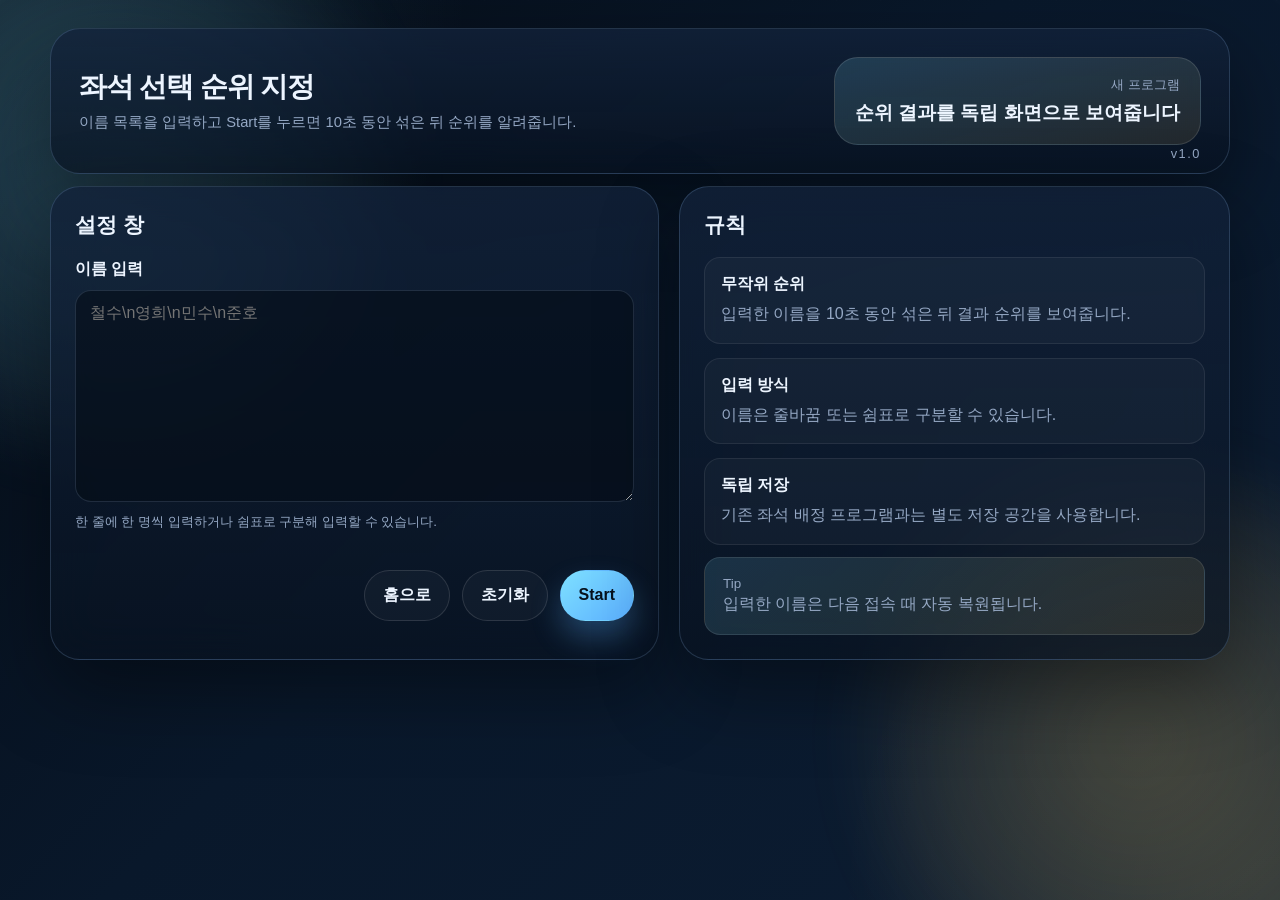
==== rank-result.html @ c76e0f37 "Add files via upload" ====
<!doctype html>
<html lang="ko">
<head>
  <meta charset="utf-8">
  <meta name="viewport" content="width=device-width, initial-scale=1">
  <title>좌석 선택 순위 지정 - 결과</title>
  <link rel="stylesheet" href="styles.css">
  <script defer src="rank.js"></script>
</head>
<body class="page-shell page-rank-result">
  <div class="bg-orb orb-a"></div>
  <div class="bg-orb orb-b"></div>
  <div class="bg-grid"></div>

  <main class="app-frame result-frame">
    <header class="result-header glass">
      <div>
        <h1>좌석 선택 순위 결과</h1>
      </div>
      <div class="header-actions">
        <a class="ghost-btn link-btn" href="index.html">홈으로</a>
        <a class="ghost-btn link-btn" href="rank-selection.html">다시 하기</a>
      </div>
    </header>

    <section class="result-summary-grid">
      <article class="glass stat-card">
        <span>전체 이름</span>
        <strong id="totalNameStat">0</strong>
      </article>
      <article class="glass stat-card">
        <span>1위</span>
        <strong id="topNameStat">-</strong>
      </article>
      <article class="glass stat-card">
        <span>생성 시각</span>
        <strong id="generatedAtStat">-</strong>
      </article>
    </section>

    <section class="glass panel result-panel rank-panel">
      <div class="panel-head">
        <h2>순위 목록</h2>
        <p>입력한 이름이 랜덤 셔플되어 순위로 정리됩니다.</p>
      </div>
      <div id="rankList" class="seat-list rank-list"></div>
    </section>
  </main>
</body>
</html>
---- styles.css ----
:root {
  color-scheme: dark;
  --bg: #07111f;
  --bg-soft: rgba(10, 20, 37, 0.72);
  --panel: rgba(11, 24, 45, 0.62);
  --panel-border: rgba(160, 205, 255, 0.18);
  --text: #edf5ff;
  --muted: #95a8c4;
  --accent: #7ee0ff;
  --accent-2: #ffd166;
  --accent-3: #72ffc2;
  --danger: #ff7a90;
  --shadow: 0 30px 80px rgba(0, 0, 0, 0.4);
  --radius-xl: 30px;
  --radius-lg: 22px;
  --radius-md: 16px;
  --radius-sm: 12px;
  --font: "Pretendard", "Segoe UI Variable", "Apple SD Gothic Neo", "Noto Sans KR", sans-serif;
}

* {
  box-sizing: border-box;
}

html,
body {
  min-height: 100%;
}

body {
  margin: 0;
  font-family: var(--font);
  color: var(--text);
  background:
    radial-gradient(circle at top left, rgba(126, 224, 255, 0.12), transparent 30%),
    radial-gradient(circle at bottom right, rgba(255, 209, 102, 0.12), transparent 28%),
    linear-gradient(135deg, #050b14 0%, #09182b 46%, #0c1d33 100%);
}

a {
  color: inherit;
  text-decoration: none;
}

button,
input,
textarea {
  font: inherit;
}

button {
  cursor: pointer;
}

[hidden] {
  display: none !important;
}

.page-shell {
  position: relative;
  overflow-x: hidden;
}

.bg-orb {
  position: fixed;
  width: 42vw;
  aspect-ratio: 1;
  border-radius: 50%;
  filter: blur(40px);
  opacity: 0.25;
  pointer-events: none;
  z-index: 0;
}

.orb-a {
  top: -10vh;
  left: -12vw;
  background: radial-gradient(circle, rgba(126, 224, 255, 0.8), rgba(126, 224, 255, 0));
}

.orb-b {
  right: -10vw;
  bottom: -12vh;
  background: radial-gradient(circle, rgba(255, 209, 102, 0.75), rgba(255, 209, 102, 0));
}

.bg-grid {
  position: fixed;
  inset: 0;
  background-image:
    linear-gradient(rgba(255, 255, 255, 0.04) 1px, transparent 1px),
    linear-gradient(90deg, rgba(255, 255, 255, 0.04) 1px, transparent 1px);
  background-size: 44px 44px;
  mask-image: linear-gradient(180deg, rgba(0, 0, 0, 0.6), transparent 85%);
  pointer-events: none;
  opacity: 0.3;
  z-index: 0;
}

.app-frame {
  position: relative;
  z-index: 1;
  width: min(1180px, calc(100% - 32px));
  margin: 0 auto;
  padding: 28px 0 40px;
}

.glass {
  background: linear-gradient(180deg, rgba(18, 34, 58, 0.8), rgba(8, 18, 32, 0.72));
  border: 1px solid var(--panel-border);
  box-shadow: var(--shadow);
  backdrop-filter: blur(22px);
}

.hero-card,
.result-header {
  position: relative;
  border-radius: var(--radius-xl);
  padding: 28px;
  display: flex;
  align-items: center;
  justify-content: space-between;
  gap: 20px;
}

.hero-copy h1 {
  margin: 4px 0 10px;
  font-size: clamp(1.215rem, 2.16vw, 2.16rem);
  line-height: 1.05;
  letter-spacing: -0.04em;
}

.result-header h1 {
  margin: 0;
  font-size: clamp(1.26rem, 1.98vw, 1.92rem);
  line-height: 0.96;
  white-space: nowrap;
}

.result-header {
  padding: 12px 28px;
  gap: 12px;
}

.eyebrow {
  margin: 0;
  color: var(--accent);
  font-size: 0.82rem;
  letter-spacing: 0.18em;
  text-transform: uppercase;
}

.hero-text {
  margin: 0;
  max-width: 68ch;
  color: var(--muted);
  line-height: 1.7;
}
.hero-text-small {
  font-size: 0.92rem;
  line-height: 1.58;
}
.hero-link-note {
  margin: 0 0 14px;
  color: #fff0bd;
  font-size: 0.96rem;
  font-weight: 700;
  letter-spacing: -0.01em;
  line-height: 1.35;
  display: inline-block;
  text-decoration: none;
  transition: color 0.16s ease, text-shadow 0.16s ease, transform 0.16s ease;
}

.hero-link-note.is-flashed {
  color: #ff5a5a;
  text-shadow: 0 0 14px rgba(255, 90, 90, 0.58), 0 0 28px rgba(255, 90, 90, 0.22);
  transform: translateY(-1px) scale(1.1);
}

.hero-link-note.is-flashed:active {
  color: #ff3d3d;
  text-shadow: 0 0 18px rgba(255, 61, 61, 0.72), 0 0 34px rgba(255, 61, 61, 0.26);
  transform: translateY(0) scale(1.1);
}

.hero-link-url {
  font-size: 0.8em;
}

.hero-visual {
  flex: 0 0 clamp(96px, 12.8vw, 141px);
  max-width: clamp(96px, 12.8vw, 141px);
  align-self: flex-start;
  position: relative;
  display: flex;
  align-items: center;
  justify-content: center;
  text-decoration: none;
  cursor: pointer;
  transition: transform 0.18s ease, filter 0.18s ease;
}

.hero-version {
  position: absolute;
  right: 28px;
  bottom: 12px;
  color: var(--muted);
  font-size: 0.8rem;
  line-height: 1;
  letter-spacing: 0.12em;
  text-align: right;
  white-space: nowrap;
  pointer-events: none;
}

.hero-visual img {
  display: block;
  width: 100%;
  height: auto;
  max-height: 102px;
  object-fit: contain;
  filter: drop-shadow(0 16px 26px rgba(0, 0, 0, 0.24));
}

.hero-visual::after {
  content: "";
  position: absolute;
  left: 50%;
  top: 50%;
  width: 104px;
  height: 104px;
  border-radius: 50%;
  border: 2px solid rgba(126, 224, 255, 0.92);
  box-shadow:
    0 0 0 2px rgba(126, 224, 255, 0.12),
    0 0 12px rgba(126, 224, 255, 0.6),
    0 0 24px rgba(72, 255, 201, 0.38);
  transform: translate(-50%, -50%) scale(0.92);
  opacity: 0;
  pointer-events: none;
  transition: opacity 0.18s ease, transform 0.18s ease, box-shadow 0.18s ease;
}

.hero-visual.is-flashed {
  transform: translateY(-2px) scale(1.02);
}

.hero-visual.is-flashed:active {
  transform: translateY(1px) scale(0.98);
}

.hero-visual.is-flashed img {
  filter: drop-shadow(0 18px 30px rgba(0, 0, 0, 0.3));
}

.hero-visual.is-flashed::after {
  opacity: 1;
  transform: translate(-50%, -50%) scale(1);
}

.hero-badge {
  min-width: 180px;
  padding: 18px 20px;
  border-radius: 24px;
  background: linear-gradient(160deg, rgba(126, 224, 255, 0.16), rgba(255, 209, 102, 0.1));
  border: 1px solid rgba(255, 255, 255, 0.12);
  text-align: right;
}

.hero-badge span,
.stat-card span,
.tip-card span {
  display: block;
  color: var(--muted);
  font-size: 0.84rem;
}

.hero-badge strong {
  display: block;
  margin-top: 6px;
  font-size: 1.2rem;
}

.page-home .hero-card {
  align-items: flex-start;
  padding-bottom: 22px;
}

.page-home .hero-copy {
  max-width: 720px;
}

.page-home .hero-text {
  max-width: 60ch;
}

.home-grid {
  margin-top: 12px;
  display: grid;
  grid-template-columns: repeat(2, minmax(0, 1fr));
  gap: 20px;
}

.program-card {
  position: relative;
  display: flex;
  flex-direction: column;
  gap: 16px;
  padding: 28px;
  border-radius: var(--radius-xl);
  min-height: 246px;
  text-decoration: none;
  cursor: pointer;
  overflow: hidden;
  isolation: isolate;
  background:
    linear-gradient(180deg, rgba(255, 255, 255, 0.08), rgba(255, 255, 255, 0.02)),
    linear-gradient(180deg, rgba(16, 30, 50, 0.96), rgba(8, 18, 32, 0.92));
  border-color: rgba(160, 205, 255, 0.22);
  box-shadow:
    0 18px 30px rgba(0, 0, 0, 0.18),
    0 34px 70px rgba(0, 0, 0, 0.42),
    inset 0 1px 0 rgba(255, 255, 255, 0.08),
    inset 0 -18px 24px rgba(0, 0, 0, 0.18);
  transform: translateY(0);
  transition: transform 0.18s ease, border-color 0.18s ease, box-shadow 0.18s ease, background 0.18s ease;
}

.program-card::before {
  content: "";
  position: absolute;
  inset: 0;
  background:
    radial-gradient(circle at top left, rgba(126, 224, 255, 0.16), transparent 36%),
    radial-gradient(circle at bottom right, rgba(255, 209, 102, 0.12), transparent 34%),
    linear-gradient(180deg, rgba(255, 255, 255, 0.08), transparent 28%, rgba(0, 0, 0, 0.18));
  opacity: 0.95;
  pointer-events: none;
  z-index: 0;
}

.program-card::after {
  content: "→";
  position: absolute;
  top: 22px;
  right: 22px;
  width: 44px;
  height: 44px;
  display: grid;
  place-items: center;
  border-radius: 50%;
  background: rgba(255, 255, 255, 0.08);
  border: 1px solid rgba(255, 255, 255, 0.12);
  color: var(--text);
  font-size: 1.1rem;
  font-weight: 800;
  box-shadow: inset 0 1px 0 rgba(255, 255, 255, 0.12);
  transition: transform 0.18s ease, background 0.18s ease, border-color 0.18s ease;
  z-index: 1;
}

.program-card > * {
  position: relative;
  z-index: 1;
}

.program-card:hover {
  transform: translateY(-6px) rotateX(1.5deg) scale(1.01);
  border-color: rgba(126, 224, 255, 0.38);
  box-shadow:
    0 22px 34px rgba(0, 0, 0, 0.22),
    0 44px 96px rgba(0, 0, 0, 0.5),
    inset 0 1px 0 rgba(255, 255, 255, 0.12),
    inset 0 -20px 26px rgba(0, 0, 0, 0.2);
}

.program-card:hover::after {
  transform: translateX(3px);
  background: rgba(126, 224, 255, 0.18);
  border-color: rgba(126, 224, 255, 0.42);
}

.program-card:active {
  transform: translateY(-2px) scale(0.995);
}

.program-card:focus-visible {
  outline: none;
  box-shadow:
    0 0 0 4px rgba(126, 224, 255, 0.18),
    0 32px 82px rgba(0, 0, 0, 0.44);
  border-color: rgba(126, 224, 255, 0.45);
}

.program-card.is-featured {
  background:
    linear-gradient(180deg, rgba(255, 209, 102, 0.06), rgba(255, 255, 255, 0.02)),
    linear-gradient(180deg, rgba(20, 38, 64, 0.94), rgba(10, 21, 37, 0.92));
}

.program-card h2 {
  margin: 4px 0 0;
  font-size: clamp(1.4rem, 2vw, 2rem);
  line-height: 1.08;
  letter-spacing: -0.04em;
}

.program-card p {
  margin: 0;
  color: var(--muted);
  line-height: 1.72;
}

.program-tag {
  display: inline-flex;
  align-self: flex-start;
  padding: 6px 10px;
  border-radius: 999px;
  background: rgba(126, 224, 255, 0.14);
  color: var(--accent);
  font-size: 0.76rem;
  font-weight: 800;
  letter-spacing: 0.12em;
  text-transform: uppercase;
}

.program-tag.is-warm {
  background: rgba(255, 209, 102, 0.16);
  color: var(--accent-2);
}

.program-card-footer {
  margin-top: auto;
  display: flex;
  align-items: center;
  justify-content: flex-end;
  gap: 12px;
  color: var(--muted);
  font-size: 0.92rem;
  text-align: right;
}

.program-card-hint {
  padding: 7px 12px;
  border-radius: 999px;
  background: rgba(126, 224, 255, 0.12);
  border: 1px solid rgba(126, 224, 255, 0.16);
  color: var(--accent);
  font-size: 0.8rem;
  font-weight: 700;
  letter-spacing: 0.02em;
}

.program-card-footer strong {
  padding: 8px 14px;
  border-radius: 999px;
  background: linear-gradient(135deg, var(--accent), #5aaeff);
  color: #06111d;
  box-shadow: 0 12px 24px rgba(90, 174, 255, 0.24);
}

.content-grid,
.result-layout {
  margin-top: 12px;
  display: grid;
  grid-template-columns: minmax(0, 1.05fr) minmax(0, 0.95fr);
  gap: 20px;
  align-items: stretch;
}

.result-layout {
  grid-template-columns: minmax(0, 1.08fr) minmax(0, 0.92fr);
  align-items: start;
}

.panel {
  border-radius: var(--radius-xl);
  padding: 24px;
}

.settings-panel,
.guide-panel,
.result-panel,
.map-panel {
  display: flex;
  flex-direction: column;
  gap: 20px;
}

.map-panel {
  padding: 18px 20px;
  gap: 14px;
}

.result-panel,
.map-panel {
  width: 100%;
}

.result-panel {
  justify-self: stretch;
}

.map-panel {
  justify-self: stretch;
  align-items: stretch;
}

.panel-head h2 {
  margin: 0 0 6px;
  font-size: 1.3rem;
}

.page-settings .settings-panel .panel-head h2,
.page-settings .guide-panel .panel-head h2 {
  text-align: center;
  color: var(--danger);
}

.page-settings .hero-card {
  padding-top: 14px;
  padding-bottom: 14px;
}

.page-settings .settings-panel,
.page-settings .guide-panel {
  padding-top: 12px;
  padding-bottom: 12px;
  gap: 10px;
}

.page-settings .settings-panel {
  position: relative;
}

.page-settings .field-grid {
  gap: 10px;
}

.page-settings .field {
  gap: 6px;
}

.page-settings .rule-list {
  gap: 8px;
}

.page-settings .rule-item,
.page-settings .tip-card {
  padding-top: 10px;
  padding-bottom: 10px;
}

.page-settings .guide-image-wrap {
  display: flex;
  justify-content: center;
  align-items: center;
  margin-top: auto;
  pointer-events: none;
}

.page-settings .guide-image-link {
  position: relative;
  display: block;
  pointer-events: auto;
  text-decoration: none;
  cursor: pointer;
  transition: transform 0.16s ease, filter 0.16s ease;
}

.page-settings .guide-image {
  display: block;
  width: min(302px, 100%);
  max-height: 190px;
  object-fit: contain;
  opacity: 0.5;
  filter: drop-shadow(0 12px 20px rgba(0, 0, 0, 0.24));
}

.page-settings .guide-image-link.is-flashed {
  transform: translateY(-5px) scale(1.06);
}

.page-settings .guide-image-link.is-flashed:active {
  transform: translateY(2px) scale(0.96);
}

.page-settings .guide-image-link.is-flashed .guide-image {
  filter: drop-shadow(0 22px 34px rgba(0, 0, 0, 0.38));
}

.page-settings .guide-image-link.is-flashed:active .guide-image {
  filter: drop-shadow(0 10px 18px rgba(0, 0, 0, 0.22));
}

.page-settings .field textarea {
  min-height: 72px;
  line-height: 1.55;
}

.page-settings #combinedTeams {
  min-height: 58px;
}

.page-settings .settings-footer {
  margin-top: 0;
  display: grid;
  gap: 10px;
}

.page-rank-settings .settings-panel {
  gap: 14px;
}

.page-rank-settings .field textarea {
  min-height: 212px;
}

.page-rank-settings .guide-panel {
  gap: 12px;
}

.panel-head p {
  margin: 0;
  color: var(--muted);
  line-height: 1.6;
}

.field-grid {
  display: grid;
  gap: 16px;
}

.two-col {
  grid-template-columns: repeat(2, minmax(0, 1fr));
  align-items: start;
}

.field {
  display: grid;
  gap: 10px;
}

.field > span {
  font-weight: 600;
}

.field input,
.field textarea {
  width: 100%;
  border: 1px solid rgba(170, 200, 240, 0.16);
  border-radius: var(--radius-md);
  background: rgba(4, 11, 20, 0.55);
  color: var(--text);
  padding: 12px 14px;
  outline: none;
  transition: border-color 0.2s ease, transform 0.2s ease, box-shadow 0.2s ease;
}

.field textarea {
  resize: vertical;
  min-height: 94px;
}

.field input:focus,
.field textarea:focus {
  border-color: rgba(126, 224, 255, 0.68);
  box-shadow: 0 0 0 4px rgba(126, 224, 255, 0.12);
}

.field small {
  color: var(--muted);
  line-height: 1.5;
}

.actions {
  display: flex;
  justify-content: flex-end;
  gap: 12px;
  flex-wrap: wrap;
}

.page-settings .settings-footer .actions {
  justify-content: flex-end;
}

.primary-btn,
.ghost-btn {
  border-radius: 999px;
  border: 1px solid transparent;
  padding: 14px 18px;
  font-weight: 700;
  transition: transform 0.18s ease, box-shadow 0.18s ease, background 0.18s ease, border-color 0.18s ease;
}

.primary-btn {
  background: linear-gradient(135deg, var(--accent), #5aaeff);
  color: #06111d;
  box-shadow: 0 16px 30px rgba(90, 174, 255, 0.3);
}

.page-settings .actions .primary-btn {
  padding: 18px 28px;
  font-size: 1.18rem;
  font-weight: 800;
  letter-spacing: 0.02em;
  min-height: 58px;
}

.ghost-btn {
  background: rgba(255, 255, 255, 0.03);
  border-color: rgba(255, 255, 255, 0.12);
  color: var(--text);
}

.primary-btn:hover,
.ghost-btn:hover,
.link-btn:hover {
  transform: translateY(-1px);
}

.form-message {
  min-height: 1.5em;
  margin: 0;
  color: var(--muted);
}

.rule-list {
  display: grid;
  gap: 14px;
}

.rule-item {
  padding: 16px;
  border-radius: var(--radius-md);
  background: rgba(255, 255, 255, 0.03);
  border: 1px solid rgba(255, 255, 255, 0.08);
}

.rule-item strong {
  display: block;
  margin-bottom: 6px;
}

.rule-item p,
.tip-card p {
  margin: 0;
  color: var(--muted);
  line-height: 1.6;
}

.tip-card {
  padding: 18px;
  border-radius: var(--radius-md);
  background: linear-gradient(135deg, rgba(126, 224, 255, 0.14), rgba(255, 209, 102, 0.1));
  border: 1px solid rgba(255, 255, 255, 0.1);
}

.loading-overlay {
  position: fixed;
  inset: 0;
  display: grid;
  place-items: center;
  background: rgba(4, 8, 16, 0.78);
  backdrop-filter: blur(18px);
  z-index: 100;
}

.loading-card {
  width: min(420px, calc(100% - 32px));
  padding: 30px 24px;
  border-radius: 28px;
  text-align: center;
  display: grid;
  justify-items: center;
  gap: 14px;
}

.hourglass {
  position: relative;
  width: 88px;
  height: 130px;
  margin-top: 6px;
  animation: spin 1.8s linear infinite;
}

.hourglass-frame {
  position: absolute;
  inset: 0;
  border: 3px solid rgba(237, 245, 255, 0.75);
  border-radius: 20px;
  clip-path: polygon(14% 0, 86% 0, 100% 12%, 100% 88%, 86% 100%, 14% 100%, 0 88%, 0 12%);
}

.hourglass-sand {
  position: absolute;
  left: 50%;
  width: 54px;
  height: 42px;
  transform: translateX(-50%);
  background: linear-gradient(180deg, rgba(126, 224, 255, 0.95), rgba(255, 209, 102, 0.9));
  clip-path: polygon(0 0, 100% 0, 50% 100%);
  animation: flow 1.1s ease-in-out infinite;
}

.hourglass-sand.top {
  top: 12px;
  transform-origin: center bottom;
}

.hourglass-sand.bottom {
  bottom: 12px;
  transform: translateX(-50%) rotate(180deg);
  animation-delay: 0.55s;
}

.progress-track {
  width: 100%;
  height: 8px;
  overflow: hidden;
  border-radius: 999px;
  background: rgba(255, 255, 255, 0.07);
}

.progress-bar {
  display: block;
  width: 100%;
  height: 100%;
  border-radius: inherit;
  background: linear-gradient(90deg, var(--accent), var(--accent-2), var(--accent));
  background-size: 200% 100%;
  animation: shimmer 1.2s linear infinite;
  transform-origin: left center;
}

.result-frame {
  padding-bottom: 36px;
}

.header-actions {
  display: flex;
  align-items: center;
  gap: 12px;
}

.link-btn {
  display: inline-flex;
  align-items: center;
  justify-content: center;
}

.result-header .ghost-btn,
.result-header .link-btn {
  background: linear-gradient(135deg, rgba(126, 224, 255, 0.28), rgba(90, 174, 255, 0.42));
  border-color: rgba(126, 224, 255, 0.42);
  padding: 13px 19px;
  font-size: 1rem;
  min-height: 48px;
  box-shadow: 0 12px 26px rgba(90, 174, 255, 0.18);
}

.result-summary-grid {
  margin-top: 12px;
  display: grid;
  grid-template-columns: repeat(3, minmax(0, 1fr));
  gap: 10px;
}

.stat-card {
  border-radius: var(--radius-lg);
  padding: 13px 18px;
}

.result-summary-grid .stat-card span {
  font-size: 0.83rem;
  line-height: 1.2;
}

.result-summary-grid .stat-card strong {
  font-size: 1.17rem;
  font-weight: 500;
}

.stat-card strong {
  display: block;
  margin-top: 5px;
  font-size: 1.82rem;
  letter-spacing: -0.04em;
  line-height: 1;
}

.seat-list {
  display: grid;
  gap: 12px;
}

.result-panel .seat-list {
  gap: 10px;
}

.seat-card {
  padding: 16px;
  border-radius: var(--radius-md);
  background: rgba(255, 255, 255, 0.04);
  border: 1px solid rgba(255, 255, 255, 0.08);
}

.result-panel .seat-card {
  padding: 13px;
}

.seat-card-header {
  display: flex;
  justify-content: space-between;
  gap: 12px;
  align-items: center;
  margin-bottom: 10px;
}

.rank-card-header h3 {
  display: flex;
  align-items: center;
  gap: 10px;
  flex-wrap: wrap;
}

.rank-position {
  display: inline-flex;
  align-items: center;
  justify-content: center;
  min-width: 56px;
  padding: 6px 10px;
  border-radius: 999px;
  background: rgba(126, 224, 255, 0.16);
  color: var(--accent);
  font-size: 0.84rem;
  font-weight: 800;
}

.rank-name {
  font-size: 1.02rem;
  font-weight: 700;
}

.rank-subtext {
  margin: 0;
  color: var(--muted);
  line-height: 1.6;
}

.result-panel .seat-card-header {
  gap: 10px;
  margin-bottom: 8px;
}

.seat-badge {
  border-radius: 999px;
  padding: 7px 10px;
  font-size: 0.8rem;
  font-weight: 700;
  background: rgba(126, 224, 255, 0.14);
  color: var(--accent);
}

.result-panel .seat-badge {
  padding: 5px 8px;
  font-size: 0.72rem;
}

.seat-card h3 {
  margin: 0;
  font-size: 1.02rem;
}

.result-panel .seat-card h3 {
  font-size: 0.86rem;
  color: var(--text);
}

.seat-title-inline {
  color: var(--muted);
  font-weight: 400;
}

.result-panel .seat-card h3 {
  font-size: 0.86rem;
}

.seat-range {
  margin: 0 0 8px;
  color: var(--muted);
}

.result-panel .seat-range {
  margin-bottom: 6px;
  font-size: 0.78rem;
}

.member-list {
  margin: 0;
  padding-left: 18px;
  display: grid;
  gap: 6px;
  color: var(--text);
}

.result-panel .member-list {
  padding-left: 16px;
  gap: 4px;
  font-size: 0.78rem;
}

.seat-map {
  position: relative;
  width: min(100%, 520px);
  aspect-ratio: 0.6181818182;
  margin: 0 auto;
  transform: scaleX(1);
  transform-origin: center;
  border-radius: 50%;
  overflow: hidden;
  isolation: isolate;
  background:
    radial-gradient(circle at center, rgba(126, 224, 255, 0.1), transparent 18%),
    radial-gradient(circle at center, rgba(255, 255, 255, 0.07) 0%, rgba(255, 255, 255, 0.03) 16%, transparent 38%),
    radial-gradient(circle at center, rgba(255, 209, 102, 0.08), transparent 44%),
    linear-gradient(180deg, rgba(8, 18, 32, 0.78), rgba(5, 12, 22, 0.96));
  border: 1px solid rgba(255, 255, 255, 0.08);
  box-shadow: inset 0 0 0 1px rgba(255, 255, 255, 0.03), 0 26px 70px rgba(0, 0, 0, 0.35);
}

.seat-map-bg {
  position: absolute;
  inset: 0;
  display: grid;
  place-items: center;
  pointer-events: none;
  z-index: 0;
}

.seat-map-bg img {
  display: block;
  width: min(78%, 360px);
  max-width: 360px;
  max-height: 78%;
  object-fit: contain;
  opacity: 0.2;
  filter: saturate(0.95) contrast(1.02);
}

.seat-map::before,
.seat-map::after {
  content: "";
  position: absolute;
  inset: 9.5%;
  border-radius: 50%;
  border: 1px solid rgba(255, 255, 255, 0.06);
  pointer-events: none;
}

.seat-map::before {
  border-color: rgba(255, 80, 80, 0.45);
  transform: scale(0.94, 1.09);
  transform-origin: center;
}

.seat-map::after {
  inset: 20%;
  border-color: rgba(126, 224, 255, 0.12);
  transform: scaleY(1.28);
  transform-origin: center;
}

.seat-map-core {
  position: absolute;
  inset: 50%;
  transform: translate(-50%, -50%);
  width: clamp(170px, 22%, 250px);
  aspect-ratio: 1;
  border-radius: 50%;
  padding: 18px;
  box-sizing: border-box;
  overflow: hidden;
  display: grid;
  place-items: center;
  text-align: center;
  gap: 12px;
  z-index: 1;
  background:
    radial-gradient(circle at top, rgba(126, 224, 255, 0.22), rgba(8, 18, 32, 0.9) 72%),
    linear-gradient(180deg, rgba(18, 34, 58, 0.95), rgba(8, 18, 32, 0.9));
  border: 1px solid rgba(126, 224, 255, 0.18);
  box-shadow: 0 22px 52px rgba(0, 0, 0, 0.35);
}

.seat-map-core span {
  color: var(--muted);
  font-size: 0.94rem;
  font-weight: 700;
  letter-spacing: 0.14em;
  text-transform: uppercase;
  max-width: 100%;
  overflow: hidden;
  text-overflow: ellipsis;
  white-space: nowrap;
}

.seat-map-core strong {
  display: block;
  color: #ffffff;
  font-size: 1.41rem;
  font-weight: 800;
  letter-spacing: -0.04em;
  text-align: center;
  max-width: 100%;
  overflow: hidden;
  text-overflow: ellipsis;
  white-space: nowrap;
  transform: translateY(-8px);
}

.seat-map-core small {
  color: var(--muted);
  line-height: 1.4;
  max-width: 100%;
  overflow: hidden;
  text-overflow: ellipsis;
  transition: color 0.18s ease, font-size 0.18s ease, letter-spacing 0.18s ease, font-weight 0.18s ease;
}

.seat-map-core.is-seat-selected small {
  color: #ff6b6b;
  font-size: 1.41rem;
  font-weight: 700;
  line-height: 1.14;
  max-width: 88%;
  text-shadow:
    0 1px 2px rgba(0, 0, 0, 0.7),
    0 0 10px rgba(255, 107, 107, 0.55),
    0 0 18px rgba(255, 107, 107, 0.32),
    0 0 30px rgba(255, 107, 107, 0.18);
}

.seat-map-core.is-seat-selected {
  gap: 8px;
}

.seat-map-core.is-seat-selected strong {
  color: #f7ff4f;
  text-shadow:
    0 1px 2px rgba(0, 0, 0, 0.75),
    0 0 10px rgba(247, 255, 79, 0.5),
    0 0 18px rgba(247, 255, 79, 0.24);
  transform: translateY(-8px);
}

.seat-cell {
  position: absolute;
  width: clamp(47px, 4.9vw, 59px);
  height: clamp(52px, 5.4vw, 65px);
  padding: 5px 4px 4px;
  border-radius: 18px;
  border: 1px solid rgba(255, 255, 255, 0.1);
  background: var(--seat-cell-bg, rgba(255, 255, 255, 0.05));
  display: flex;
  flex-direction: column;
  align-items: center;
  justify-content: flex-start;
  overflow: hidden;
  transform: translate(-50%, -50%);
  z-index: 2;
  backdrop-filter: blur(10px);
  box-shadow: 0 14px 26px rgba(0, 0, 0, 0.2);
  cursor: pointer;
  user-select: none;
  touch-action: manipulation;
  transition: transform 0.18s ease, box-shadow 0.18s ease, filter 0.18s ease, border-color 0.18s ease;
  will-change: transform;
}

.seat-cell-number {
  font-size: 1rem;
  font-weight: 500;
  line-height: 1;
  letter-spacing: 0.03em;
  color: var(--seat-number-color, #ffffff);
  text-shadow: 0 1px 2px rgba(0, 0, 0, 0.6);
}

.seat-cell-name {
  font-size: 0.74rem;
  font-weight: 700;
  line-height: 1.15;
  text-align: center;
  word-break: keep-all;
  margin-top: 14px;
}

.seat-cell-name.is-multiline {
  position: absolute;
  left: 50%;
  bottom: 5px;
  width: calc(100% - 8px);
  margin-top: 0;
  transform: translateX(-50%);
  line-height: 1;
  white-space: nowrap;
  overflow: hidden;
  text-overflow: ellipsis;
}

.seat-cell.empty {
  background: rgba(255, 255, 255, 0.05);
  border-color: rgba(255, 255, 255, 0.14);
}

.seat-cell.empty .seat-cell-name {
  color: var(--muted);
}

.seat-cell.group {
  background: var(--seat-cell-bg, rgba(126, 224, 255, 0.12));
}

.seat-cell.family {
  background: var(--seat-cell-bg, rgba(255, 209, 102, 0.12));
}

.seat-cell.solo {
  background: var(--seat-cell-bg, rgba(255, 255, 255, 0.05));
}

.seat-cell.is-selected {
  transform: translate(-50%, -50%);
  z-index: 8;
  box-shadow: 0 24px 42px rgba(0, 0, 0, 0.42);
  border-color: rgba(255, 255, 255, 0.34);
  filter: brightness(1.08) saturate(1.08);
}

.seat-selection-overlay {
  position: fixed;
  inset: 0;
  pointer-events: none;
  z-index: 9998;
}

.seat-popup {
  position: fixed;
  z-index: 9999;
  pointer-events: none;
  transform: translate(-50%, -50%);
}

.empty-state {
  padding: 24px;
  color: var(--muted);
  border: 1px dashed rgba(255, 255, 255, 0.14);
  border-radius: var(--radius-md);
  text-align: center;
}

@keyframes spin {
  from { transform: rotate(0deg); }
  to { transform: rotate(360deg); }
}

@keyframes flow {
  0%, 100% { clip-path: polygon(0 0, 100% 0, 50% 100%); opacity: 0.92; }
  50% { clip-path: polygon(12% 0, 88% 0, 50% 100%); opacity: 0.58; }
}

@keyframes shimmer {
  from { background-position: 0 0; }
  to { background-position: 200% 0; }
}

@media (max-width: 980px) {
  .content-grid,
  .result-layout {
    grid-template-columns: 1fr;
  }

  .result-summary-grid {
    grid-template-columns: repeat(2, minmax(0, 1fr));
  }

  .result-panel,
  .map-panel {
    width: min(100%, 920px);
  }
}

@media (max-width: 720px) {
  .app-frame {
    width: min(100% - 20px, 1180px);
    padding-top: 18px;
  }

  .hero-card,
  .result-header,
  .panel {
    padding: 20px;
    border-radius: 22px;
  }

  .hero-card,
  .result-header,
  .header-actions {
    flex-direction: column;
    align-items: stretch;
  }

  .result-header {
    flex-direction: row;
    align-items: center;
    justify-content: space-between;
    gap: 6px;
    padding-top: 10px;
    padding-bottom: 10px;
    padding-left: 16px;
    padding-right: 16px;
  }

  .result-header > div:first-child {
    flex: 1 1 auto;
    min-width: 0;
  }

  .header-actions {
    flex-direction: row;
    align-items: center;
    flex: 0 0 auto;
    gap: 8px;
  }

  .result-header .ghost-btn,
  .result-header .link-btn {
    width: auto;
    min-height: 34px;
    padding: 6px 10px;
    font-size: 0.86rem;
    white-space: nowrap;
  }

  .hero-card {
    flex-direction: row;
    align-items: center;
    gap: 14px;
  }

  .hero-copy {
    flex: 1 1 auto;
    min-width: 0;
  }

  .hero-visual {
    flex: 0 0 clamp(88px, 26vw, 122px);
    max-width: clamp(88px, 26vw, 122px);
  }

  .hero-visual img {
    max-height: 96px;
  }

  .hero-visual::after {
    width: 88px;
    height: 88px;
    box-shadow:
      0 0 0 2px rgba(126, 224, 255, 0.12),
      0 0 10px rgba(126, 224, 255, 0.6),
      0 0 20px rgba(72, 255, 201, 0.38);
  }

  .page-settings .guide-image {
    width: min(264px, 88.8%);
    max-height: 158px;
  }

  .page-settings .guide-image-wrap {
    transform: translateY(5px);
    margin-bottom: 10px;
  }

  .page-settings .guide-image-link {
    left: 5px;
    top: 3px;
  }

  .page-settings .settings-footer .actions {
    flex-wrap: nowrap;
    gap: 8px;
  }

  .page-settings .settings-footer .actions .ghost-btn,
  .page-settings .settings-footer .actions .primary-btn {
    width: auto;
    flex: 1 1 0;
    min-width: 0;
    padding: 12px 10px;
    font-size: 0.94rem;
    min-height: 44px;
  }

  .two-col,
  .result-summary-grid {
    grid-template-columns: 1fr;
  }

  .result-summary-grid {
    grid-template-columns: 1fr 1fr 2fr;
    gap: 8px;
  }

  .result-summary-grid .stat-card {
    padding: 10px 10px 9px;
    min-width: 0;
  }

  .result-summary-grid .stat-card span {
    font-size: 0.72rem;
    white-space: nowrap;
  }

  .result-summary-grid .stat-card strong {
    font-size: 0.91rem;
    font-weight: 500;
    white-space: nowrap;
  }

  .seat-map {
    width: min(calc(100% - 24px), 432px);
  }

  .seat-map-core {
    width: clamp(130px, 34%, 180px);
  }

  .seat-cell {
    width: clamp(47px, 4.9vw, 59px);
    height: clamp(52px, 5.4vw, 65px);
    padding: 5px 4px 4px;
  }

  .seat-cell-name {
    font-size: 0.72rem;
  }

  .actions {
    justify-content: stretch;
  }

  .primary-btn,
  .ghost-btn,
  .link-btn {
    width: 100%;
  }

  .page-settings .settings-footer .actions .ghost-btn,
  .page-settings .settings-footer .actions .primary-btn {
    width: auto;
    flex: 1 1 0;
    min-width: 0;
  }
}

@media (max-width: 520px) {
  .seat-map {
    width: min(calc(100% - 20px), 432px);
  }

  .seat-map-core {
    width: clamp(112px, 42%, 150px);
    padding: 14px;
  }

  .seat-map-core span {
    font-size: 0.72rem;
    letter-spacing: 0.1em;
  }

  .seat-map-core strong {
    font-size: 1.18rem;
  }

  .seat-map-core small {
    font-size: 0.74rem;
    line-height: 1.28;
  }

  .seat-cell-number {
    font-size: 0.78rem;
  }

  .seat-cell-name {
    font-size: 0.66rem;
  }

  .seat-cell-name.is-multiline {
    bottom: 4px;
  }
}
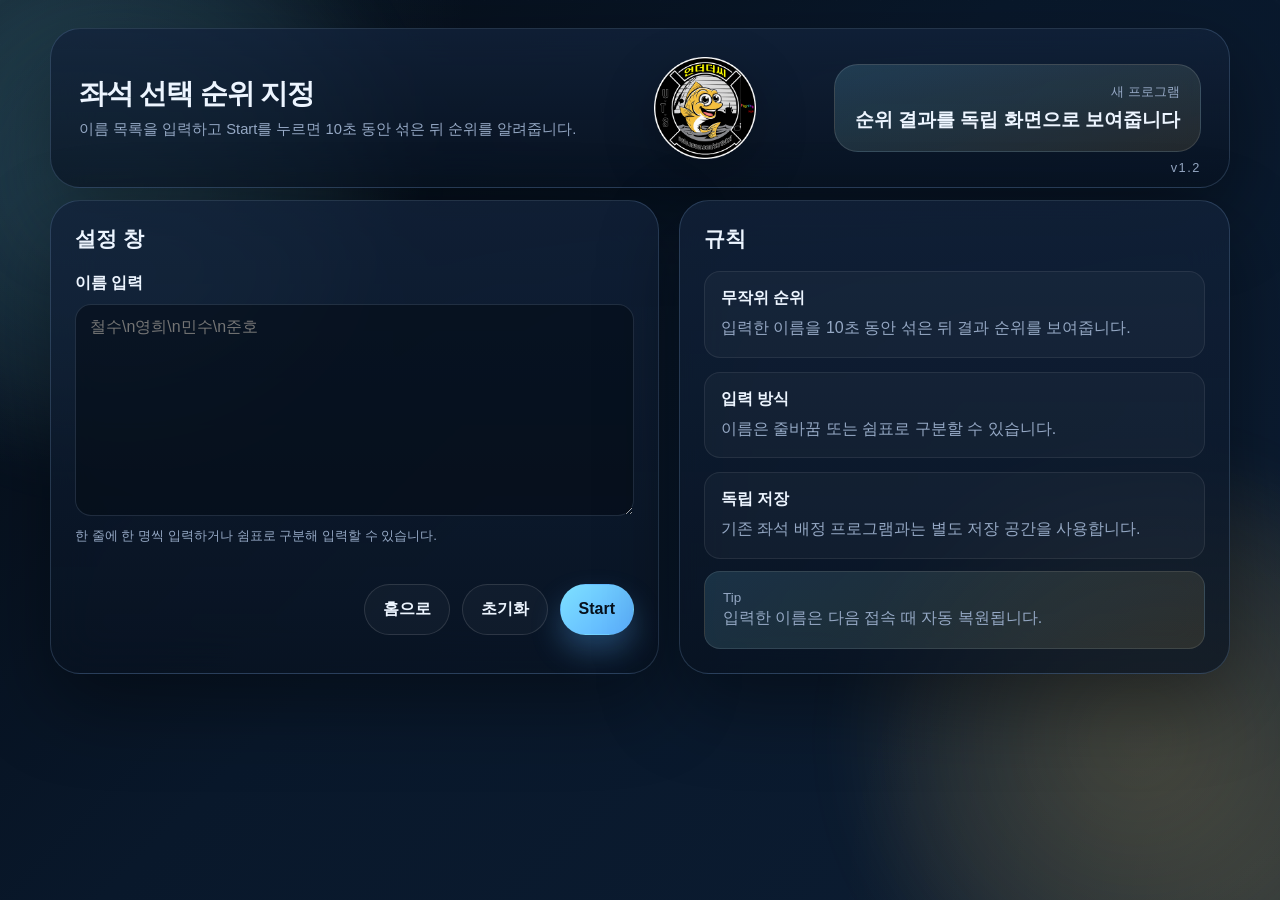
==== commit c60d972b: "Add files via upload" ====
--- a/rank-result.html
+++ b/rank-result.html
@@ -17,6 +17,9 @@
       <div>
         <h1>좌석 선택 순위 결과</h1>
       </div>
+      <a class="hero-visual" href="https://cafe.naver.com/skrtlvkxl" target="_blank" rel="noopener noreferrer" aria-label="네이버 카페로 이동">
+        <img src="image/s1.png" alt="">
+      </a>
       <div class="header-actions">
         <a class="ghost-btn link-btn" href="index.html">홈으로</a>
         <a class="ghost-btn link-btn" href="rank-selection.html">다시 하기</a>
--- a/styles.css
+++ b/styles.css
@@ -138,8 +138,63 @@
 }
 
 .result-header {
-  padding: 12px 28px;
+  padding: 8px 24px;
+  gap: 10px;
+}
+
+.page-result .result-header {
+  align-items: center;
+}
+
+.result-header-copy {
+  flex: 1 1 auto;
+  min-width: 0;
+}
+
+.result-header-side {
+  display: flex;
+  flex-direction: row-reverse;
+  align-items: center;
+  justify-content: flex-end;
   gap: 12px;
+  margin-left: auto;
+}
+
+.result-header-media {
+  position: relative;
+  display: flex;
+  flex-direction: row;
+  align-items: flex-end;
+  justify-content: flex-end;
+  min-width: clamp(88px, 10vw, 118px);
+}
+
+.page-result .result-header .header-actions {
+  align-self: center;
+  padding-top: 0;
+}
+
+.page-result .result-header .hero-visual {
+  flex: 0 0 clamp(82px, 9vw, 108px);
+  max-width: clamp(82px, 9vw, 108px);
+  align-self: center;
+}
+
+.page-result .result-header .hero-visual img {
+  max-height: 72px;
+}
+
+.result-header-version {
+  position: absolute;
+  right: 0;
+  bottom: -2px;
+  color: var(--muted);
+  font-size: 0.68rem;
+  line-height: 1;
+  letter-spacing: 0.12em;
+  text-align: right;
+  white-space: nowrap;
+  pointer-events: none;
 }
 
 .eyebrow {
@@ -191,7 +246,7 @@
 .hero-visual {
   flex: 0 0 clamp(96px, 12.8vw, 141px);
   max-width: clamp(96px, 12.8vw, 141px);
-  align-self: flex-start;
+  align-self: center;
   position: relative;
   display: flex;
   align-items: center;
@@ -404,6 +459,7 @@
   font-size: clamp(1.4rem, 2vw, 2rem);
   line-height: 1.08;
   letter-spacing: -0.04em;
+  text-align: center;
 }
 
 .program-card p {
@@ -414,20 +470,33 @@
 
 .program-tag {
   display: inline-flex;
-  align-self: flex-start;
-  padding: 6px 10px;
-  border-radius: 999px;
-  background: rgba(126, 224, 255, 0.14);
-  color: var(--accent);
-  font-size: 0.76rem;
-  font-weight: 800;
-  letter-spacing: 0.12em;
-  text-transform: uppercase;
+  align-items: center;
+  justify-content: center;
+  align-self: center;
+  width: 60px;
+  height: 60px;
+  border-radius: 50%;
+  border: 2px solid rgba(210, 244, 255, 0.92);
+  background: linear-gradient(160deg, #b8f5ff 0%, #68cbff 45%, #2b77d8 100%);
+  color: #031527;
+  font-size: 1.14rem;
+  font-weight: 900;
+  line-height: 1;
+  text-shadow: 0 1px 0 rgba(255, 255, 255, 0.55);
+  box-shadow:
+    0 10px 18px rgba(0, 0, 0, 0.38),
+    0 2px 0 rgba(255, 255, 255, 0.32) inset,
+    0 -5px 10px rgba(12, 41, 92, 0.35) inset;
 }
 
 .program-tag.is-warm {
-  background: rgba(255, 209, 102, 0.16);
-  color: var(--accent-2);
+  border-color: rgba(255, 245, 189, 0.94);
+  background: linear-gradient(160deg, #fff0b2 0%, #ffca56 48%, #f37c0f 100%);
+  color: #2d1600;
+  box-shadow:
+    0 10px 18px rgba(0, 0, 0, 0.38),
+    0 2px 0 rgba(255, 255, 255, 0.4) inset,
+    0 -5px 10px rgba(126, 54, 0, 0.34) inset;
 }
 
 .program-card-footer {
@@ -453,10 +522,11 @@
 }
 
 .program-card-footer strong {
-  padding: 8px 14px;
+  padding: 12px 22px;
   border-radius: 999px;
   background: linear-gradient(135deg, var(--accent), #5aaeff);
   color: #06111d;
+  font-size: 1.2rem;
   box-shadow: 0 12px 24px rgba(90, 174, 255, 0.24);
 }
 
@@ -467,6 +537,10 @@
   grid-template-columns: minmax(0, 1.05fr) minmax(0, 0.95fr);
   gap: 20px;
   align-items: stretch;
+}
+
+.single-panel-grid {
+  grid-template-columns: minmax(0, 1fr);
 }
 
 .result-layout {
@@ -669,9 +743,192 @@
   box-shadow: 0 0 0 4px rgba(126, 224, 255, 0.12);
 }
 
+.field input[readonly] {
+  cursor: default;
+  background: rgba(12, 26, 46, 0.72);
+  border-color: rgba(126, 224, 255, 0.24);
+}
+
 .field small {
   color: var(--muted);
   line-height: 1.5;
+}
+
+.seat-cell.pickable {
+  transition: transform 0.18s ease, box-shadow 0.18s ease, filter 0.18s ease, border-color 0.18s ease, background 0.18s ease;
+}
+
+.seat-cell.pickable .seat-cell-name {
+  margin-top: var(--picker-seat-name-gap, 10px);
+}
+
+.seat-cell.pickable:not(.is-active) {
+  border-color: rgba(255, 255, 255, 0.12);
+  background: rgba(255, 255, 255, 0.03);
+  opacity: 0.55;
+  box-shadow: 0 10px 18px rgba(0, 0, 0, 0.2);
+}
+
+.seat-cell.pickable:not(.is-active) .seat-cell-number,
+.seat-cell.pickable:not(.is-active) .seat-cell-name {
+  color: var(--muted);
+}
+
+.seat-cell.pickable.is-active {
+  background: linear-gradient(180deg, rgba(126, 224, 255, 0.34), rgba(44, 123, 216, 0.2));
+  border-color: rgba(164, 237, 255, 0.65);
+  transform: translate(-50%, -50%) translateY(-2px);
+  box-shadow:
+    0 16px 28px rgba(0, 0, 0, 0.34),
+    0 2px 0 rgba(255, 255, 255, 0.24) inset,
+    0 -6px 10px rgba(7, 36, 87, 0.24) inset;
+  filter: saturate(1.14);
+}
+
+.seat-cell.pickable.is-active .seat-cell-number {
+  color: #7dff74;
+  text-shadow:
+    0 1px 2px rgba(0, 0, 0, 0.72),
+    0 0 10px rgba(125, 255, 116, 0.55);
+}
+
+.seat-picker-panel .settings-footer {
+  margin-top: 14px;
+}
+
+.page-seat-picker .seat-picker-panel .panel-head {
+  display: flex;
+  align-items: flex-end;
+  justify-content: space-between;
+  gap: 12px;
+}
+
+.page-seat-picker .hero-copy {
+  display: flex;
+  align-items: center;
+  gap: 14px;
+}
+
+.page-seat-picker .hero-card {
+  padding: 16px 20px;
+}
+
+.page-seat-picker .hero-copy .hero-text {
+  margin: 0;
+  line-height: 1.35;
+}
+
+.page-seat-picker .seat-picker-panel .panel-head h2 {
+  margin: 0;
+}
+
+.page-seat-picker #seatPickerSummary {
+  margin: 0;
+  text-align: right;
+  white-space: nowrap;
+}
+
+.seat-picker-notice {
+  margin: 4px 0 12px;
+  padding: 10px 14px;
+  border-radius: 12px;
+  border: 1px solid rgba(255, 209, 102, 0.42);
+  background: linear-gradient(180deg, rgba(255, 209, 102, 0.2), rgba(255, 209, 102, 0.08));
+  color: #ffe6a4;
+  font-size: 1rem;
+  font-weight: 800;
+  text-align: center;
+  letter-spacing: 0.02em;
+}
+
+.page-seat-capacity .settings-panel {
+  width: min(100%, 920px);
+  margin: 0 auto;
+}
+
+.page-seat-picker .seat-picker-panel {
+  width: min(100%, 760px);
+  margin: 0 auto;
+}
+
+.page-seat-picker .seat-map-core strong {
+  transform: none;
+}
+
+.page-seat-picker .seat-map {
+  background: transparent;
+  border-color: transparent;
+  box-shadow: none;
+  margin-top: -57px;
+  margin-bottom: -20px;
+}
+
+.page-result .seat-map {
+  background: transparent;
+  border-color: transparent;
+  box-shadow: none;
+  aspect-ratio: 0.562;
+  margin-top: -50px;
+  margin-bottom: -50px;
+}
+
+.page-result .map-panel {
+  padding: 8px 10px 0;
+  gap: 6px;
+}
+
+.page-result .map-panel .panel-head h2 {
+  margin: 0;
+}
+
+.page-result .map-panel .panel-head {
+  width: min(100%, 520px);
+  margin: 0 auto;
+  padding-left: 8%;
+}
+
+
+.page-result .result-panel .panel-head {
+  transform: translateY(-16px);
+  margin-bottom: -16px;
+}
+
+.page-seat-picker .seat-map::before {
+  inset: 7%;
+  border-radius: 28px;
+}
+
+.page-seat-picker .seat-cell.pickable {
+  height: var(--picker-seat-height, 52px);
+  padding: var(--picker-seat-padding-top, 1px) 3px 1px;
+  display: flex;
+  flex-direction: column;
+  align-items: center;
+  justify-content: center;
+  text-align: center;
+}
+
+.page-seat-picker .seat-cell.pickable .seat-cell-number {
+  font-size: calc(var(--picker-seat-number-font, 1rem) * 1.2);
+  line-height: 1;
+}
+
+.page-seat-picker .seat-cell.pickable .seat-cell-name {
+  font-size: calc(var(--picker-seat-name-font, 0.74rem) * 1.2);
+  margin-top: calc(var(--picker-seat-name-gap, 10px) * 2);
+  line-height: 1;
+}
+
+.page-seat-picker #seatPickerMessage {
+  text-align: center;
+  margin-top: -46px;
+  margin-bottom: 8px;
+  position: relative;
+  z-index: 2;
+}
+
+.page-seat-picker .settings-footer .actions {
+  justify-content: center;
 }
 
 .actions {
@@ -1016,15 +1273,12 @@
   width: min(100%, 520px);
   aspect-ratio: 0.6181818182;
   margin: 0 auto;
-  transform: scaleX(1);
-  transform-origin: center;
-  border-radius: 50%;
+  border-radius: 28px;
   overflow: hidden;
   isolation: isolate;
   background:
-    radial-gradient(circle at center, rgba(126, 224, 255, 0.1), transparent 18%),
-    radial-gradient(circle at center, rgba(255, 255, 255, 0.07) 0%, rgba(255, 255, 255, 0.03) 16%, transparent 38%),
-    radial-gradient(circle at center, rgba(255, 209, 102, 0.08), transparent 44%),
+    linear-gradient(160deg, rgba(126, 224, 255, 0.12), rgba(126, 224, 255, 0) 38%),
+    linear-gradient(20deg, rgba(255, 209, 102, 0.1), rgba(255, 209, 102, 0) 42%),
     linear-gradient(180deg, rgba(8, 18, 32, 0.78), rgba(5, 12, 22, 0.96));
   border: 1px solid rgba(255, 255, 255, 0.08);
   box-shadow: inset 0 0 0 1px rgba(255, 255, 255, 0.03), 0 26px 70px rgba(0, 0, 0, 0.35);
@@ -1053,33 +1307,33 @@
 .seat-map::after {
   content: "";
   position: absolute;
-  inset: 9.5%;
-  border-radius: 50%;
+  border-radius: 22px;
   border: 1px solid rgba(255, 255, 255, 0.06);
   pointer-events: none;
 }
 
 .seat-map::before {
+  inset: 8%;
   border-color: rgba(255, 80, 80, 0.45);
-  transform: scale(0.94, 1.09);
-  transform-origin: center;
 }
 
 .seat-map::after {
-  inset: 20%;
-  border-color: rgba(126, 224, 255, 0.12);
-  transform: scaleY(1.28);
-  transform-origin: center;
+  inset: 12% 26%;
+  border-radius: 16px;
+  border-color: rgba(151, 231, 255, 0.3);
+  box-shadow:
+    0 0 0 1px rgba(176, 238, 255, 0.1),
+    0 0 10px rgba(126, 224, 255, 0.14);
 }
 
 .seat-map-core {
   position: absolute;
   inset: 50%;
   transform: translate(-50%, -50%);
-  width: clamp(170px, 22%, 250px);
-  aspect-ratio: 1;
-  border-radius: 50%;
-  padding: 18px;
+  width: clamp(170px, 29%, 250px);
+  min-height: clamp(96px, 27%, 130px);
+  border-radius: 18px;
+  padding: 14px 16px;
   box-sizing: border-box;
   overflow: hidden;
   display: grid;
@@ -1088,7 +1342,7 @@
   gap: 12px;
   z-index: 1;
   background:
-    radial-gradient(circle at top, rgba(126, 224, 255, 0.22), rgba(8, 18, 32, 0.9) 72%),
+    linear-gradient(180deg, rgba(126, 224, 255, 0.2), rgba(8, 18, 32, 0.9) 72%),
     linear-gradient(180deg, rgba(18, 34, 58, 0.95), rgba(8, 18, 32, 0.9));
   border: 1px solid rgba(126, 224, 255, 0.18);
   box-shadow: 0 22px 52px rgba(0, 0, 0, 0.35);
@@ -1118,6 +1372,7 @@
   text-overflow: ellipsis;
   white-space: nowrap;
   transform: translateY(-8px);
+  background: transparent;
 }
 
 .seat-map-core small {
@@ -1127,6 +1382,7 @@
   overflow: hidden;
   text-overflow: ellipsis;
   transition: color 0.18s ease, font-size 0.18s ease, letter-spacing 0.18s ease, font-weight 0.18s ease;
+  background: transparent;
 }
 
 .seat-map-core.is-seat-selected small {
@@ -1135,11 +1391,7 @@
   font-weight: 700;
   line-height: 1.14;
   max-width: 88%;
-  text-shadow:
-    0 1px 2px rgba(0, 0, 0, 0.7),
-    0 0 10px rgba(255, 107, 107, 0.55),
-    0 0 18px rgba(255, 107, 107, 0.32),
-    0 0 30px rgba(255, 107, 107, 0.18);
+  text-shadow: none;
 }
 
 .seat-map-core.is-seat-selected {
@@ -1148,10 +1400,7 @@
 
 .seat-map-core.is-seat-selected strong {
   color: #f7ff4f;
-  text-shadow:
-    0 1px 2px rgba(0, 0, 0, 0.75),
-    0 0 10px rgba(247, 255, 79, 0.5),
-    0 0 18px rgba(247, 255, 79, 0.24);
+  text-shadow: none;
   transform: translateY(-8px);
 }
 
@@ -1210,13 +1459,32 @@
   text-overflow: ellipsis;
 }
 
+.seat-cell-name.is-unavailable-cross {
+  position: absolute;
+  left: 50%;
+  bottom: 4px;
+  transform: translateX(-50%);
+  margin-top: 0;
+  font-size: 1.48rem;
+  font-weight: 900;
+  line-height: 1;
+  color: #ff2929;
+  text-shadow:
+    0 0 1px rgba(255, 255, 255, 0.65),
+    0 0 8px rgba(255, 41, 41, 0.5),
+    0 0 16px rgba(255, 41, 41, 0.34);
+}
+
 .seat-cell.empty {
   background: rgba(255, 255, 255, 0.05);
   border-color: rgba(255, 255, 255, 0.14);
 }
 
 .seat-cell.empty .seat-cell-name {
-  color: var(--muted);
+  color: #65ff7a;
+  text-shadow:
+    0 0 8px rgba(101, 255, 122, 0.45),
+    0 0 16px rgba(101, 255, 122, 0.28);
 }
 
 .seat-cell.group {
@@ -1229,6 +1497,24 @@
 
 .seat-cell.solo {
   background: var(--seat-cell-bg, rgba(255, 255, 255, 0.05));
+}
+
+.seat-cell.unavailable {
+  background: rgba(255, 255, 255, 0.03);
+  border-color: rgba(255, 255, 255, 0.09);
+  opacity: 0.46;
+  cursor: default;
+  filter: grayscale(0.25);
+}
+
+.page-result .seat-cell.unavailable {
+  opacity: 1;
+  filter: none;
+  background: rgba(255, 255, 255, 0.03);
+}
+
+.page-result .seat-cell.unavailable .seat-cell-number {
+  opacity: 0.55;
 }
 
 .seat-cell.is-selected {
@@ -1317,15 +1603,38 @@
     align-items: center;
     justify-content: space-between;
     gap: 6px;
-    padding-top: 10px;
-    padding-bottom: 10px;
+    padding-top: 8px;
+    padding-bottom: 8px;
     padding-left: 16px;
     padding-right: 16px;
   }
 
-  .result-header > div:first-child {
+  .result-header-copy {
     flex: 1 1 auto;
     min-width: 0;
+  }
+
+  .result-header-side {
+    flex: 0 0 auto;
+    align-items: center;
+    gap: 6px;
+  }
+
+  .result-header-media {
+    min-width: 72px;
+  }
+
+  .page-result .result-header .hero-visual {
+    flex-basis: 64px;
+    max-width: 64px;
+  }
+
+  .page-result .result-header .hero-visual img {
+    max-height: 48px;
+  }
+
+  .result-header-version {
+    font-size: 0.6rem;
   }
 
   .header-actions {
@@ -1435,6 +1744,7 @@
 
   .seat-map-core {
     width: clamp(130px, 34%, 180px);
+    min-height: clamp(84px, 24%, 108px);
   }
 
   .seat-cell {
@@ -1472,6 +1782,7 @@
 
   .seat-map-core {
     width: clamp(112px, 42%, 150px);
+    min-height: clamp(76px, 23%, 98px);
     padding: 14px;
   }
 
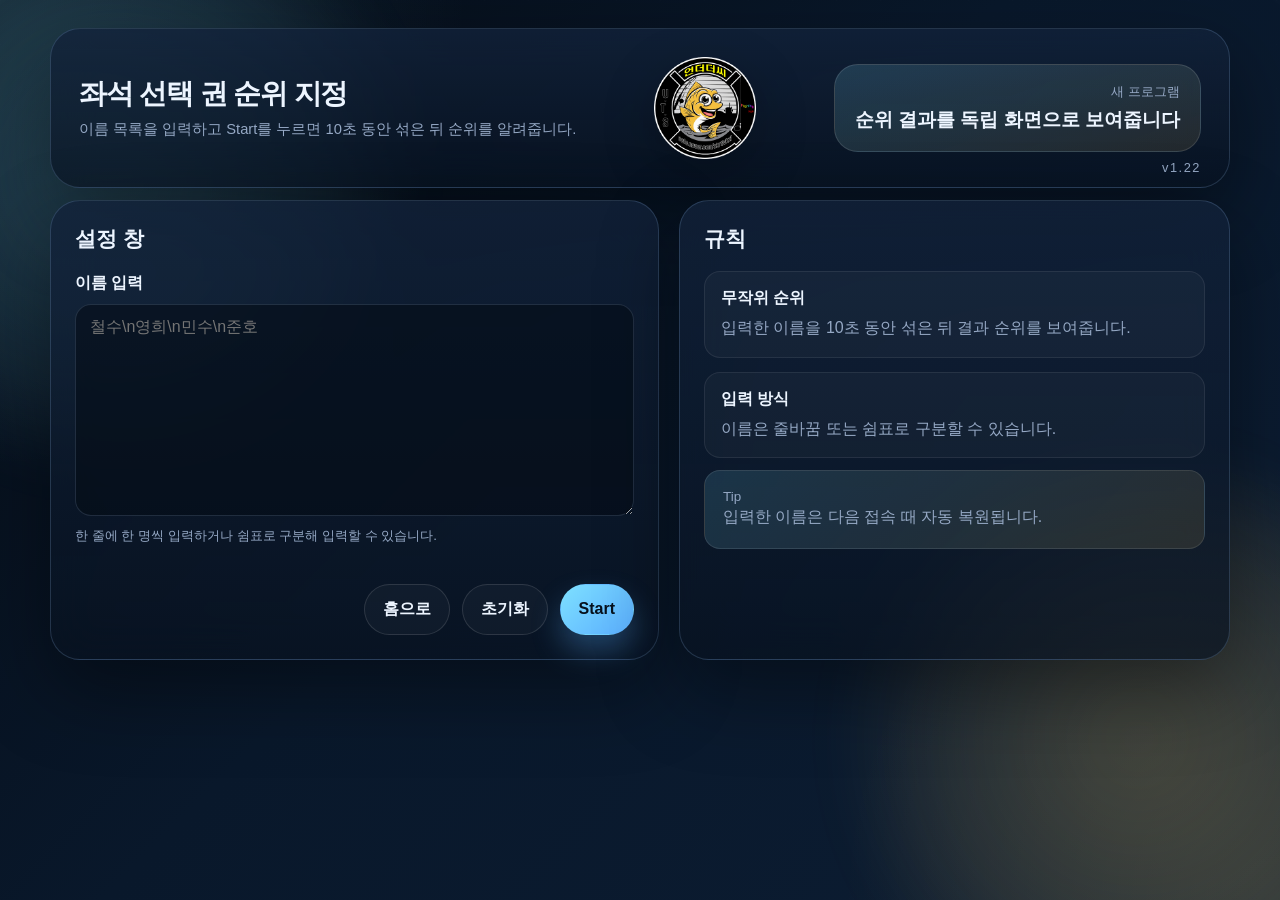
==== commit 21b0ee0a: "Add files via upload" ====
--- a/rank-result.html
+++ b/rank-result.html
@@ -3,7 +3,7 @@
 <head>
   <meta charset="utf-8">
   <meta name="viewport" content="width=device-width, initial-scale=1">
-  <title>좌석 선택 순위 지정 - 결과</title>
+  <title>좌석 선택 권 순위 결과</title>
   <link rel="stylesheet" href="styles.css">
   <script defer src="rank.js"></script>
 </head>
@@ -14,39 +14,38 @@
 
   <main class="app-frame result-frame">
     <header class="result-header glass">
-      <div>
-        <h1>좌석 선택 순위 결과</h1>
+      <div class="result-header-copy">
+        <h1>좌석 선택 권 순위 결과</h1>
       </div>
-      <a class="hero-visual" href="https://cafe.naver.com/skrtlvkxl" target="_blank" rel="noopener noreferrer" aria-label="네이버 카페로 이동">
-        <img src="image/s1.png" alt="">
-      </a>
-      <div class="header-actions">
-        <a class="ghost-btn link-btn" href="index.html">홈으로</a>
-        <a class="ghost-btn link-btn" href="rank-selection.html">다시 하기</a>
+      <div class="result-header-media">
+        <a class="hero-visual" href="https://cafe.naver.com/skrtlvkxl" target="_blank" rel="noopener noreferrer" aria-label="네이버 카페로 이동">
+          <img src="image/s1.png" alt="">
+        </a>
+        <small class="result-header-version">v1.22</small>
       </div>
     </header>
 
     <section class="result-summary-grid">
       <article class="glass stat-card">
-        <span>전체 이름</span>
+        <span>전체 맴버수</span>
         <strong id="totalNameStat">0</strong>
       </article>
       <article class="glass stat-card">
         <span>1위</span>
         <strong id="topNameStat">-</strong>
       </article>
-      <article class="glass stat-card">
-        <span>생성 시각</span>
-        <strong id="generatedAtStat">-</strong>
-      </article>
     </section>
 
     <section class="glass panel result-panel rank-panel">
       <div class="panel-head">
         <h2>순위 목록</h2>
-        <p>입력한 이름이 랜덤 셔플되어 순위로 정리됩니다.</p>
       </div>
       <div id="rankList" class="seat-list rank-list"></div>
+    </section>
+
+    <section class="glass result-actions-panel rank-result-actions" aria-label="결과 화면 이동 버튼">
+      <a class="ghost-btn link-btn" href="index.html">홈으로</a>
+      <a class="ghost-btn link-btn" href="rank-selection.html">다시 하기</a>
     </section>
   </main>
 </body>
--- a/styles.css
+++ b/styles.css
@@ -178,6 +178,8 @@
   flex: 0 0 clamp(82px, 9vw, 108px);
   max-width: clamp(82px, 9vw, 108px);
   align-self: center;
+  transform: translateX(-16px) scale(1.1);
+  transform-origin: center;
 }
 
 .page-result .result-header .hero-visual img {
@@ -186,8 +188,8 @@
 
 .result-header-version {
   position: absolute;
-  right: 0;
-  bottom: -2px;
+  right: -8px;
+  bottom: -3px;
   color: var(--muted);
   font-size: 0.68rem;
   line-height: 1;
@@ -395,26 +397,6 @@
   z-index: 0;
 }
 
-.program-card::after {
-  content: "→";
-  position: absolute;
-  top: 22px;
-  right: 22px;
-  width: 44px;
-  height: 44px;
-  display: grid;
-  place-items: center;
-  border-radius: 50%;
-  background: rgba(255, 255, 255, 0.08);
-  border: 1px solid rgba(255, 255, 255, 0.12);
-  color: var(--text);
-  font-size: 1.1rem;
-  font-weight: 800;
-  box-shadow: inset 0 1px 0 rgba(255, 255, 255, 0.12);
-  transition: transform 0.18s ease, background 0.18s ease, border-color 0.18s ease;
-  z-index: 1;
-}
-
 .program-card > * {
   position: relative;
   z-index: 1;
@@ -430,12 +412,6 @@
     inset 0 -20px 26px rgba(0, 0, 0, 0.2);
 }
 
-.program-card:hover::after {
-  transform: translateX(3px);
-  background: rgba(126, 224, 255, 0.18);
-  border-color: rgba(126, 224, 255, 0.42);
-}
-
 .program-card:active {
   transform: translateY(-2px) scale(0.995);
 }
@@ -466,6 +442,10 @@
   margin: 0;
   color: var(--muted);
   line-height: 1.72;
+}
+
+.page-home .program-card-seat p {
+  margin-top: 22px;
 }
 
 .program-tag {
@@ -572,6 +552,13 @@
   width: 100%;
 }
 
+.result-side-column {
+  display: flex;
+  flex-direction: column;
+  gap: 12px;
+  width: 100%;
+}
+
 .result-panel {
   justify-self: stretch;
 }
@@ -675,6 +662,123 @@
 
 .page-settings #combinedTeams {
   min-height: 58px;
+}
+
+.page-settings .team-entry-head {
+  display: grid;
+  grid-template-columns: minmax(0, 1fr) 28px;
+  align-items: center;
+  gap: 12px;
+}
+
+.page-settings .team-entry-head-title,
+.page-settings .team-entry-head-tail {
+  font-weight: 600;
+  font-size: 1em;
+  line-height: 1.3;
+}
+
+.page-settings .team-entry-head-tail {
+  font-weight: 400;
+  font-size: 0.84em;
+  justify-self: center;
+  text-align: center;
+  white-space: nowrap;
+}
+
+.page-settings .team-entry-layout {
+  display: grid;
+  gap: 10px;
+}
+
+.page-settings .team-entry-list {
+  display: grid;
+  gap: 8px;
+}
+
+.page-settings .team-entry-row {
+  display: grid;
+  grid-template-columns: minmax(0, 1fr) 28px;
+  align-items: center;
+  gap: 10px;
+}
+
+.page-settings .team-entry-input {
+  width: 90%;
+  justify-self: start;
+  border: 1px solid rgba(255, 255, 255, 0.16);
+  border-radius: 12px;
+  background: rgba(6, 15, 26, 0.88);
+  color: var(--text);
+  font: inherit;
+  line-height: 1.4;
+  padding: 10px 12px;
+}
+
+.page-settings .team-entry-row.is-checkable .team-entry-input {
+  border-color: rgba(126, 224, 255, 0.28);
+}
+
+.page-settings .team-entry-row.is-checkable.is-selected .team-entry-input {
+  border-color: rgba(126, 224, 255, 0.7);
+  box-shadow: 0 0 0 2px rgba(126, 224, 255, 0.12);
+}
+
+.page-settings .team-entry-input::placeholder {
+  color: rgba(175, 196, 224, 0.72);
+}
+
+.page-settings .team-entry-row.is-solo .team-entry-input {
+  opacity: 0.85;
+}
+
+.page-settings .team-select-toggle {
+  width: 28px;
+  height: 28px;
+  justify-self: center;
+  border-radius: 999px;
+  border: 1px solid rgba(255, 255, 255, 0.24);
+  background: rgba(255, 255, 255, 0.05);
+  color: transparent;
+  padding: 0;
+  cursor: pointer;
+  display: inline-flex;
+  align-items: center;
+  justify-content: center;
+  transition: transform 0.16s ease, border-color 0.16s ease, background 0.16s ease, box-shadow 0.16s ease;
+}
+
+.page-settings .team-select-toggle:hover {
+  border-color: rgba(126, 224, 255, 0.68);
+  transform: translateY(-1px) scale(1.04);
+}
+
+.page-settings .team-select-toggle.is-selected {
+  background: linear-gradient(155deg, rgba(126, 224, 255, 0.4), rgba(90, 174, 255, 0.24));
+  border-color: rgba(126, 224, 255, 0.8);
+  box-shadow: 0 0 0 4px rgba(126, 224, 255, 0.14);
+}
+
+.page-settings .team-select-mark {
+  color: #ff0000;
+  text-shadow: 0 0 6px rgba(255, 0, 0, 0.88);
+  font-size: 0.98rem;
+  line-height: 1;
+  font-weight: 900;
+  opacity: 0;
+  transform: scale(0.6);
+  transition: opacity 0.14s ease, transform 0.14s ease;
+}
+
+.page-settings .team-select-toggle.is-selected .team-select-mark {
+  opacity: 1;
+  transform: scale(1);
+}
+
+.page-settings .team-select-toggle[disabled] {
+  cursor: not-allowed;
+  opacity: 0.45;
+  transform: none;
 }
 
 .page-settings .settings-footer {
@@ -889,8 +993,8 @@
 
 
 .page-result .result-panel .panel-head {
-  transform: translateY(-16px);
-  margin-bottom: -16px;
+  transform: none;
+  margin-bottom: 0;
 }
 
 .page-seat-picker .seat-map::before {
@@ -921,7 +1025,7 @@
 
 .page-seat-picker #seatPickerMessage {
   text-align: center;
-  margin-top: -46px;
+  margin-top: -56px;
   margin-bottom: 8px;
   position: relative;
   z-index: 2;
@@ -929,6 +1033,7 @@
 
 .page-seat-picker .settings-footer .actions {
   justify-content: center;
+  margin-top: 3px;
 }
 
 .actions {
@@ -1108,7 +1213,9 @@
 }
 
 .result-header .ghost-btn,
-.result-header .link-btn {
+.result-header .link-btn,
+.page-result .result-actions-panel .ghost-btn,
+.page-result .result-actions-panel .link-btn {
   background: linear-gradient(135deg, rgba(126, 224, 255, 0.28), rgba(90, 174, 255, 0.42));
   border-color: rgba(126, 224, 255, 0.42);
   padding: 13px 19px;
@@ -1117,6 +1224,127 @@
   box-shadow: 0 12px 26px rgba(90, 174, 255, 0.18);
 }
 
+.page-result .result-actions-panel {
+  display: flex;
+  align-items: center;
+  justify-content: stretch;
+  gap: 12px;
+  padding: 10px 12px;
+  border-radius: var(--radius-md);
+  width: min(100%, 460px);
+  margin: -6px auto 0;
+}
+
+.page-result .result-actions-panel .ghost-btn,
+.page-result .result-actions-panel .link-btn {
+  flex: 1 1 0;
+  min-width: 0;
+  width: 100%;
+  padding-left: 14px;
+  padding-right: 14px;
+}
+
+.page-rank-result .result-header {
+  align-items: center;
+  padding-top: 10px;
+  padding-bottom: 10px;
+  gap: 12px;
+}
+
+.page-rank-result .result-header-copy {
+  min-width: 0;
+}
+
+.page-rank-result .result-header-media {
+  min-width: clamp(88px, 10vw, 116px);
+}
+
+.page-rank-result .result-header .hero-visual {
+  flex: 0 0 clamp(84px, 9.5vw, 112px);
+  max-width: clamp(84px, 9.5vw, 112px);
+  align-self: center;
+  transform: translateX(-7px);
+  transform-origin: center;
+}
+
+.page-rank-result .result-header .hero-visual img {
+  max-height: 68px;
+}
+
+.page-rank-result .result-header-version {
+  right: -7px;
+  bottom: -4px;
+  font-size: 0.64rem;
+}
+
+.page-rank-result .result-summary-grid {
+  margin-top: 14px;
+  grid-template-columns: repeat(2, minmax(0, 1fr));
+  gap: 12px;
+}
+
+.page-rank-result .result-summary-grid .stat-card {
+  padding: 10px 12px;
+}
+
+.page-rank-result .result-summary-grid .stat-card span {
+  font-size: 0.74rem;
+}
+
+.page-rank-result .result-summary-grid .stat-card strong {
+  font-size: 0.94rem;
+}
+
+.page-rank-result .rank-panel {
+  margin-top: 14px;
+  gap: 15px;
+  padding-top: 19px;
+  padding-bottom: 19px;
+}
+
+.page-rank-result .rank-card {
+  display: flex;
+  flex-direction: column;
+  justify-content: center;
+  padding: 12px;
+}
+
+.page-rank-result .rank-card .seat-card-header {
+  margin-bottom: 6px;
+  align-items: center;
+  transform: translateY(2px);
+}
+
+.page-rank-result .rank-card .rank-subtext {
+  margin: 0;
+  line-height: 1.45;
+  transform: translateY(2px);
+}
+
+.page-rank-result .rank-result-actions {
+  display: flex;
+  align-items: center;
+  justify-content: center;
+  gap: 12px;
+  padding: 12px;
+  border-radius: var(--radius-md);
+  width: min(100%, 520px);
+  margin: 16px auto 0;
+}
+
+.page-rank-result .rank-result-actions .ghost-btn,
+.page-rank-result .rank-result-actions .link-btn {
+  flex: 1 1 0;
+  min-width: 0;
+  width: 100%;
+  background: linear-gradient(135deg, rgba(126, 224, 255, 0.28), rgba(90, 174, 255, 0.42));
+  border-color: rgba(126, 224, 255, 0.42);
+  min-height: 48px;
+  padding: 13px 18px;
+  font-size: 1rem;
+  box-shadow: 0 12px 26px rgba(90, 174, 255, 0.18);
+}
+
 .result-summary-grid {
   margin-top: 12px;
   display: grid;
@@ -1124,27 +1352,59 @@
   gap: 10px;
 }
 
+.result-side-column .result-summary-grid {
+  margin-top: 0;
+}
+
 .stat-card {
   border-radius: var(--radius-lg);
   padding: 13px 18px;
+  text-align: center;
 }
 
 .result-summary-grid .stat-card span {
-  font-size: 0.83rem;
-  line-height: 1.2;
+  font-size: 0.78rem;
+  line-height: 1.05;
 }
 
 .result-summary-grid .stat-card strong {
-  font-size: 1.17rem;
+  font-size: 1.02rem;
   font-weight: 500;
+  margin-top: 4px;
 }
 
 .stat-card strong {
   display: block;
-  margin-top: 5px;
+  margin-top: 4px;
   font-size: 1.82rem;
   letter-spacing: -0.04em;
   line-height: 1;
+}
+
+.stat-card-detail {
+  display: block;
+  margin-top: 2px;
+  color: var(--muted);
+  font-size: 0.64rem;
+  line-height: 1.05;
+}
+
+#sternBowPriorityStat.is-applied {
+  color: #90ee90;
+  text-shadow: 0 0 6px rgba(144, 238, 144, 0.9);
+}
+
+#sternBowPriorityStat.is-not-applied {
+  color: hsl(12, 84%, 72%);
+}
+
+#totalSeatStat,
+#separatedSeatStat {
+  font-size: 0.8rem;
+  font-weight: 400;
+  letter-spacing: 0;
+  color: var(--muted);
+  text-shadow: none;
 }
 
 .seat-list {
@@ -1572,8 +1832,13 @@
     grid-template-columns: repeat(2, minmax(0, 1fr));
   }
 
+  .page-result .result-summary-grid {
+    grid-template-columns: repeat(3, minmax(0, 1fr));
+  }
+
   .result-panel,
-  .map-panel {
+  .map-panel,
+  .result-side-column {
     width: min(100%, 920px);
   }
 }
@@ -1645,18 +1910,137 @@
   }
 
   .result-header .ghost-btn,
-  .result-header .link-btn {
-    width: auto;
+  .result-header .link-btn,
+  .page-result .result-actions-panel .ghost-btn,
+  .page-result .result-actions-panel .link-btn {
+    width: 100%;
     min-height: 34px;
     padding: 6px 10px;
     font-size: 0.86rem;
     white-space: nowrap;
   }
 
+  .page-rank-result .rank-panel {
+    margin-top: 12px;
+    gap: 15px;
+    padding-top: 15px;
+    padding-bottom: 15px;
+  }
+
+  .page-rank-result .rank-card {
+    padding: 11px;
+  }
+
+  .page-rank-result .rank-card .seat-card-header {
+    margin-bottom: 5px;
+  }
+
+  .page-rank-result .rank-card .rank-subtext {
+    font-size: 0.74rem;
+  }
+
+  .page-rank-result .result-header .hero-visual {
+    flex-basis: 70px;
+    max-width: 70px;
+  }
+
+  .page-rank-result .result-header .hero-visual img {
+    max-height: 56px;
+  }
+
+  .page-rank-result .result-header-version {
+    font-size: 0.58rem;
+  }
+
+  .page-rank-result .result-summary-grid {
+    gap: 8px;
+  }
+
+  .page-rank-result .result-summary-grid .stat-card {
+    padding: 8px 9px;
+  }
+
+  .page-rank-result .result-summary-grid .stat-card span {
+    font-size: 0.7rem;
+  }
+
+  .page-rank-result .result-summary-grid .stat-card strong {
+    font-size: 0.84rem;
+  }
+
+  .page-rank-result .rank-result-actions {
+    width: min(100%, 420px);
+    padding: 8px 10px;
+    gap: 8px;
+  }
+
+  .page-rank-result .rank-result-actions .ghost-btn,
+  .page-rank-result .rank-result-actions .link-btn {
+    min-height: 42px;
+    padding: 10px 10px;
+    font-size: 0.9rem;
+    white-space: nowrap;
+  }
+
+  .page-result .result-actions-panel {
+    padding: 8px 10px;
+    gap: 8px;
+    width: min(100%, 420px);
+  }
+
   .hero-card {
     flex-direction: row;
     align-items: center;
     gap: 14px;
+  }
+
+  .page-home .hero-card,
+  .page-seat-capacity .hero-card,
+  .page-seat-picker .hero-card,
+  .page-rank-settings .hero-card {
+    padding-bottom: 28px;
+  }
+
+  .page-seat-picker .hero-card {
+    padding-top: 12px;
+    padding-bottom: 18px;
+    gap: 10px;
+  }
+
+  .page-seat-picker .hero-copy {
+    gap: 10px;
+  }
+
+  .page-rank-settings .hero-card {
+    display: grid;
+    grid-template-columns: minmax(0, 1fr) auto;
+    align-items: center;
+    gap: 10px 12px;
+    padding-top: 14px;
+    padding-bottom: 14px;
+  }
+
+  .page-rank-settings .hero-copy {
+    min-width: 0;
+  }
+
+  .page-rank-settings .hero-text {
+    max-width: none;
+    font-size: 0.88rem;
+    line-height: 1.45;
+  }
+
+  .page-rank-settings .hero-visual {
+    flex: 0 0 66px;
+    max-width: 66px;
+  }
+
+  .page-rank-settings .hero-visual img {
+    max-height: 60px;
+  }
+
+  .page-rank-settings .hero-badge {
+    display: none;
   }
 
   .hero-copy {
@@ -1682,6 +2066,36 @@
       0 0 20px rgba(72, 255, 201, 0.38);
   }
 
+  .page-home .hero-version,
+  .page-seat-capacity .hero-version,
+  .page-seat-picker .hero-version,
+  .page-rank-settings .hero-version {
+    right: 10px;
+    bottom: 6px;
+    font-size: 0.68rem;
+  }
+
+  .page-seat-picker .hero-visual {
+    flex-basis: clamp(72px, 20.8vw, 98px);
+    max-width: clamp(72px, 20.8vw, 98px);
+  }
+
+  .page-seat-picker .hero-visual img {
+    max-height: 76px;
+  }
+
+  .page-seat-picker .seat-cell.pickable {
+    border-radius: 9px;
+  }
+
+  .page-seat-picker .seat-cell.pickable .seat-cell-number {
+    font-size: calc(var(--picker-seat-number-font, 1rem) * 0.96);
+  }
+
+  .page-seat-picker .seat-cell.pickable .seat-cell-name {
+    font-size: calc(var(--picker-seat-name-font, 0.74rem) * 0.96);
+  }
+
   .page-settings .guide-image {
     width: min(264px, 88.8%);
     max-height: 158px;
@@ -1700,6 +2114,57 @@
   .page-settings .settings-footer .actions {
     flex-wrap: nowrap;
     gap: 8px;
+  }
+
+  .page-rank-settings .settings-footer .actions {
+    flex-wrap: nowrap;
+    gap: 8px;
+    justify-content: stretch;
+  }
+
+  .page-rank-settings .settings-footer .actions .ghost-btn,
+  .page-rank-settings .settings-footer .actions .primary-btn,
+  .page-rank-settings .settings-footer .actions .link-btn {
+    width: auto;
+    flex: 1 1 0;
+    min-width: 0;
+    padding: 12px 10px;
+    min-height: 44px;
+    font-size: 0.94rem;
+    white-space: nowrap;
+  }
+
+  .page-settings .team-entry-layout {
+    gap: 8px;
+  }
+
+  .page-settings .team-entry-head {
+    gap: 8px;
+  }
+
+  .page-seat-picker .settings-footer .actions {
+    flex-wrap: nowrap;
+    gap: 8px;
+    justify-content: stretch;
+  }
+
+  .page-seat-picker .settings-footer .actions .ghost-btn,
+  .page-seat-picker .settings-footer .actions .primary-btn,
+  .page-seat-picker .settings-footer .actions .link-btn {
+    width: auto;
+    flex: 1 1 0;
+    min-width: 0;
+    padding: 12px 10px;
+    min-height: 44px;
+  }
+
+  .page-home .program-card-footer {
+    justify-content: center;
+    text-align: center;
+  }
+
+  .page-home .program-card-footer strong {
+    margin-inline: auto;
   }
 
   .page-settings .settings-footer .actions .ghost-btn,
@@ -1718,12 +2183,12 @@
   }
 
   .result-summary-grid {
-    grid-template-columns: 1fr 1fr 2fr;
+    grid-template-columns: repeat(3, minmax(0, 1fr));
     gap: 8px;
   }
 
   .result-summary-grid .stat-card {
-    padding: 10px 10px 9px;
+    padding: 7px 8px 6px;
     min-width: 0;
   }
 
@@ -1733,13 +2198,24 @@
   }
 
   .result-summary-grid .stat-card strong {
-    font-size: 0.91rem;
+    font-size: 0.82rem;
     font-weight: 500;
     white-space: nowrap;
   }
 
+  .result-summary-grid .stat-card .stat-card-detail {
+    font-size: 0.6rem;
+    white-space: normal;
+  }
+
   .seat-map {
     width: min(calc(100% - 24px), 432px);
+  }
+
+  .page-seat-picker .seat-map {
+    aspect-ratio: 0.562;
+    margin-top: -34px;
+    margin-bottom: -8px;
   }
 
   .seat-map-core {
@@ -1776,8 +2252,93 @@
 }
 
 @media (max-width: 520px) {
+  .page-rank-result .rank-card {
+    padding: 10px;
+  }
+
+  .page-rank-result .rank-card .seat-card-header {
+    margin-bottom: 4px;
+  }
+
+  .page-rank-result .rank-card .rank-subtext {
+    font-size: 0.7rem;
+    line-height: 1.38;
+  }
+
+  .page-rank-result .result-summary-grid .stat-card span {
+    font-size: 0.66rem;
+  }
+
+  .page-rank-result .result-summary-grid .stat-card strong {
+    font-size: 0.8rem;
+  }
+
+  .page-rank-result .rank-result-actions {
+    gap: 6px;
+  }
+
+  .page-rank-result .rank-result-actions .ghost-btn,
+  .page-rank-result .rank-result-actions .link-btn {
+    min-height: 40px;
+    padding: 9px 8px;
+    font-size: 0.84rem;
+  }
+
+  .page-rank-settings .hero-card {
+    grid-template-columns: minmax(0, 1fr) auto;
+    gap: 8px 10px;
+  }
+
+  .page-rank-settings .hero-copy h1 {
+    font-size: 1.04rem;
+  }
+
+  .page-rank-settings .hero-text {
+    font-size: 0.82rem;
+    line-height: 1.4;
+  }
+
+  .page-rank-settings .hero-visual {
+    flex-basis: 56px;
+    max-width: 56px;
+  }
+
+  .page-rank-settings .hero-visual img {
+    max-height: 50px;
+  }
+
+  .page-rank-settings .settings-footer .actions {
+    gap: 6px;
+  }
+
+  .page-rank-settings .settings-footer .actions .ghost-btn,
+  .page-rank-settings .settings-footer .actions .primary-btn,
+  .page-rank-settings .settings-footer .actions .link-btn {
+    padding: 11px 8px;
+    font-size: 0.86rem;
+  }
+
+  .page-settings .team-entry-layout {
+    gap: 8px;
+  }
+
+  .page-settings .team-entry-row {
+    gap: 8px;
+  }
+
+  .page-settings .team-entry-input {
+    font-size: 0.88rem;
+    padding: 9px 10px;
+  }
+
   .seat-map {
     width: min(calc(100% - 20px), 432px);
+  }
+
+  .page-seat-picker .seat-map {
+    aspect-ratio: 0.54;
+    margin-top: -26px;
+    margin-bottom: -2px;
   }
 
   .seat-map-core {
